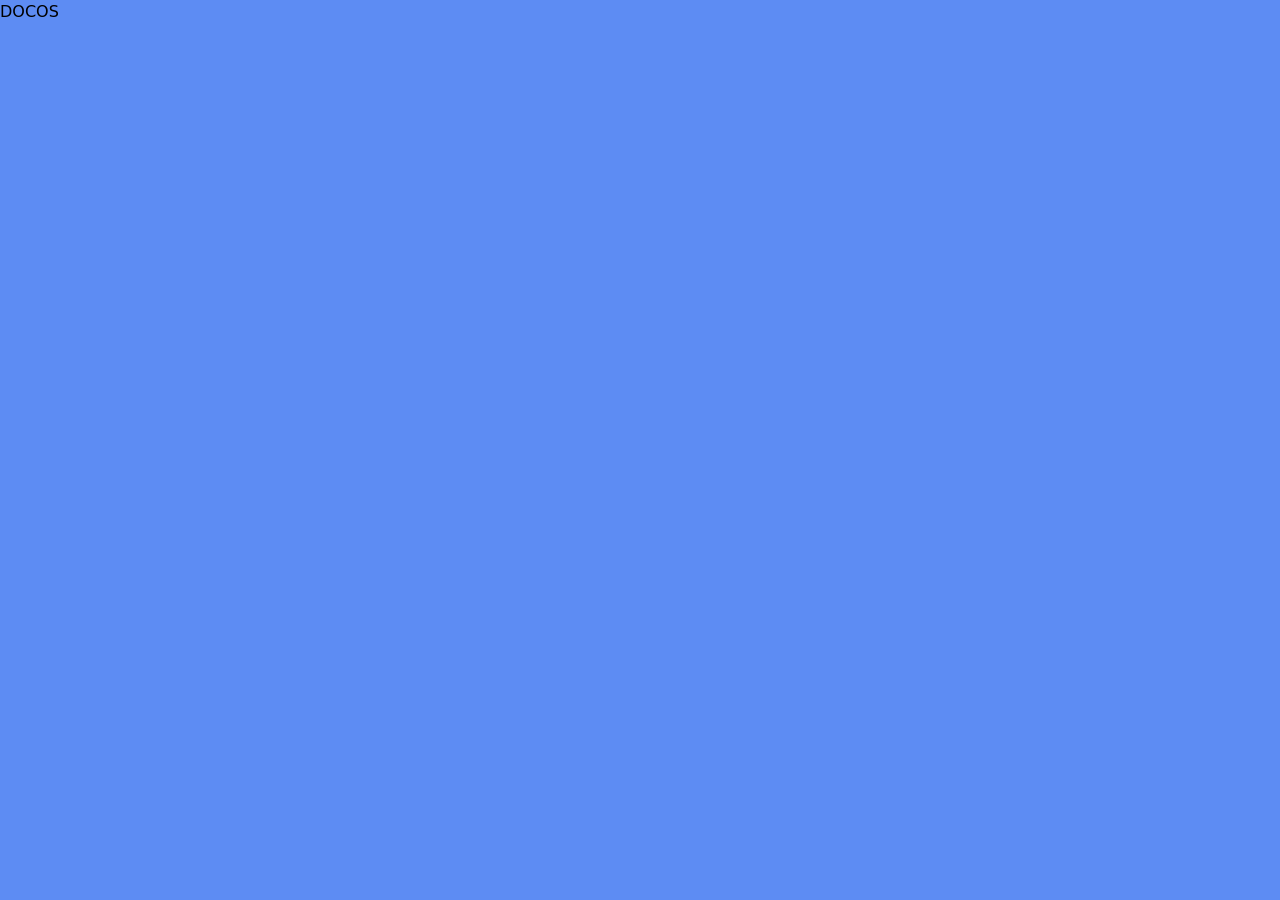
==== templets/index.html @ e8bdb85e "first commit" ====
<!doctype html>
<html lang="en">
  <head>
    <meta charset="UTF-8" />
    <meta name="viewport" content="width=device-width, initial-scale=1.0" />
    <title>Docos | login</title>
    <link href="/static/output.css" rel="stylesheet" />
  </head>
  <body>
    <header>
      <h1>DOCOS</h1>
    </header>
  </body>
</html>
---- static/output.css ----
/*! tailwindcss v4.1.18 | MIT License | https://tailwindcss.com */
@layer theme, base, components, utilities;
@layer theme {
  :root, :host {
    --font-sans: ui-sans-serif, system-ui, sans-serif, "Apple Color Emoji",
      "Segoe UI Emoji", "Segoe UI Symbol", "Noto Color Emoji";
    --font-mono: ui-monospace, SFMono-Regular, Menlo, Monaco, Consolas, "Liberation Mono",
      "Courier New", monospace;
    --default-font-family: var(--font-sans);
    --default-mono-font-family: var(--font-mono);
  }
}
@layer base {
  *, ::after, ::before, ::backdrop, ::file-selector-button {
    box-sizing: border-box;
    margin: 0;
    padding: 0;
    border: 0 solid;
  }
  html, :host {
    line-height: 1.5;
    -webkit-text-size-adjust: 100%;
    tab-size: 4;
    font-family: var(--default-font-family, ui-sans-serif, system-ui, sans-serif, "Apple Color Emoji", "Segoe UI Emoji", "Segoe UI Symbol", "Noto Color Emoji");
    font-feature-settings: var(--default-font-feature-settings, normal);
    font-variation-settings: var(--default-font-variation-settings, normal);
    -webkit-tap-highlight-color: transparent;
  }
  hr {
    height: 0;
    color: inherit;
    border-top-width: 1px;
  }
  abbr:where([title]) {
    -webkit-text-decoration: underline dotted;
    text-decoration: underline dotted;
  }
  h1, h2, h3, h4, h5, h6 {
    font-size: inherit;
    font-weight: inherit;
  }
  a {
    color: inherit;
    -webkit-text-decoration: inherit;
    text-decoration: inherit;
  }
  b, strong {
    font-weight: bolder;
  }
  code, kbd, samp, pre {
    font-family: var(--default-mono-font-family, ui-monospace, SFMono-Regular, Menlo, Monaco, Consolas, "Liberation Mono", "Courier New", monospace);
    font-feature-settings: var(--default-mono-font-feature-settings, normal);
    font-variation-settings: var(--default-mono-font-variation-settings, normal);
    font-size: 1em;
  }
  small {
    font-size: 80%;
  }
  sub, sup {
    font-size: 75%;
    line-height: 0;
    position: relative;
    vertical-align: baseline;
  }
  sub {
    bottom: -0.25em;
  }
  sup {
    top: -0.5em;
  }
  table {
    text-indent: 0;
    border-color: inherit;
    border-collapse: collapse;
  }
  :-moz-focusring {
    outline: auto;
  }
  progress {
    vertical-align: baseline;
  }
  summary {
    display: list-item;
  }
  ol, ul, menu {
    list-style: none;
  }
  img, svg, video, canvas, audio, iframe, embed, object {
    display: block;
    vertical-align: middle;
  }
  img, video {
    max-width: 100%;
    height: auto;
  }
  button, input, select, optgroup, textarea, ::file-selector-button {
    font: inherit;
    font-feature-settings: inherit;
    font-variation-settings: inherit;
    letter-spacing: inherit;
    color: inherit;
    border-radius: 0;
    background-color: transparent;
    opacity: 1;
  }
  :where(select:is([multiple], [size])) optgroup {
    font-weight: bolder;
  }
  :where(select:is([multiple], [size])) optgroup option {
    padding-inline-start: 20px;
  }
  ::file-selector-button {
    margin-inline-end: 4px;
  }
  ::placeholder {
    opacity: 1;
  }
  @supports (not (-webkit-appearance: -apple-pay-button))  or (contain-intrinsic-size: 1px) {
    ::placeholder {
      color: currentcolor;
      @supports (color: color-mix(in lab, red, red)) {
        color: color-mix(in oklab, currentcolor 50%, transparent);
      }
    }
  }
  textarea {
    resize: vertical;
  }
  ::-webkit-search-decoration {
    -webkit-appearance: none;
  }
  ::-webkit-date-and-time-value {
    min-height: 1lh;
    text-align: inherit;
  }
  ::-webkit-datetime-edit {
    display: inline-flex;
  }
  ::-webkit-datetime-edit-fields-wrapper {
    padding: 0;
  }
  ::-webkit-datetime-edit, ::-webkit-datetime-edit-year-field, ::-webkit-datetime-edit-month-field, ::-webkit-datetime-edit-day-field, ::-webkit-datetime-edit-hour-field, ::-webkit-datetime-edit-minute-field, ::-webkit-datetime-edit-second-field, ::-webkit-datetime-edit-millisecond-field, ::-webkit-datetime-edit-meridiem-field {
    padding-block: 0;
  }
  ::-webkit-calendar-picker-indicator {
    line-height: 1;
  }
  :-moz-ui-invalid {
    box-shadow: none;
  }
  button, input:where([type="button"], [type="reset"], [type="submit"]), ::file-selector-button {
    appearance: button;
  }
  ::-webkit-inner-spin-button, ::-webkit-outer-spin-button {
    height: auto;
  }
  [hidden]:where(:not([hidden="until-found"])) {
    display: none !important;
  }
}
@layer utilities;
body {
  background-color: rgb(93, 140, 243);
}
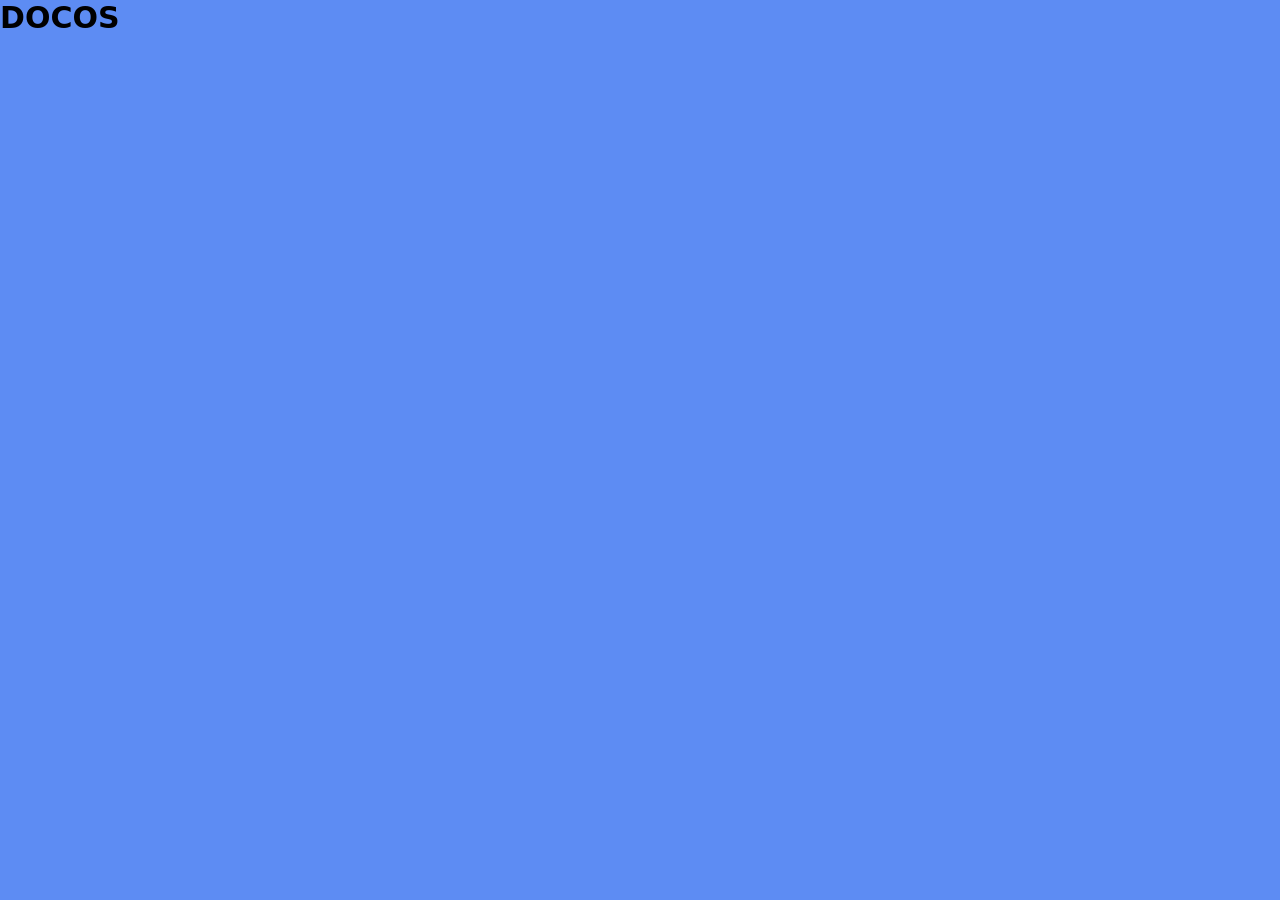
==== commit 189b4bcd: "migration" ====
--- a/templets/index.html
+++ b/templets/index.html
@@ -8,7 +8,7 @@
   </head>
   <body>
     <header>
-      <h1>DOCOS</h1>
+      <h1 class="font-extrabold text-3xl">DOCOS</h1>
     </header>
   </body>
 </html>
--- a/static/output.css
+++ b/static/output.css
@@ -1,4 +1,5 @@
 /*! tailwindcss v4.1.18 | MIT License | https://tailwindcss.com */
+@layer properties;
 @layer theme, base, components, utilities;
 @layer theme {
   :root, :host {
@@ -6,6 +7,9 @@
       "Segoe UI Emoji", "Segoe UI Symbol", "Noto Color Emoji";
     --font-mono: ui-monospace, SFMono-Regular, Menlo, Monaco, Consolas, "Liberation Mono",
       "Courier New", monospace;
+    --text-3xl: 1.875rem;
+    --text-3xl--line-height: calc(2.25 / 1.875);
+    --font-weight-extrabold: 800;
     --default-font-family: var(--font-sans);
     --default-mono-font-family: var(--font-mono);
   }
@@ -158,7 +162,59 @@
     display: none !important;
   }
 }
-@layer utilities;
+@layer utilities {
+  .table {
+    display: table;
+  }
+  .border-collapse {
+    border-collapse: collapse;
+  }
+  .resize {
+    resize: both;
+  }
+  .border {
+    border-style: var(--tw-border-style);
+    border-width: 1px;
+  }
+  .text-3xl {
+    font-size: var(--text-3xl);
+    line-height: var(--tw-leading, var(--text-3xl--line-height));
+  }
+  .font-extrabold {
+    --tw-font-weight: var(--font-weight-extrabold);
+    font-weight: var(--font-weight-extrabold);
+  }
+  .underline {
+    text-decoration-line: underline;
+  }
+  .outline {
+    outline-style: var(--tw-outline-style);
+    outline-width: 1px;
+  }
+}
 body {
   background-color: rgb(93, 140, 243);
 }
+@property --tw-border-style {
+  syntax: "*";
+  inherits: false;
+  initial-value: solid;
+}
+@property --tw-font-weight {
+  syntax: "*";
+  inherits: false;
+}
+@property --tw-outline-style {
+  syntax: "*";
+  inherits: false;
+  initial-value: solid;
+}
+@layer properties {
+  @supports ((-webkit-hyphens: none) and (not (margin-trim: inline))) or ((-moz-orient: inline) and (not (color:rgb(from red r g b)))) {
+    *, ::before, ::after, ::backdrop {
+      --tw-border-style: solid;
+      --tw-font-weight: initial;
+      --tw-outline-style: solid;
+    }
+  }
+}
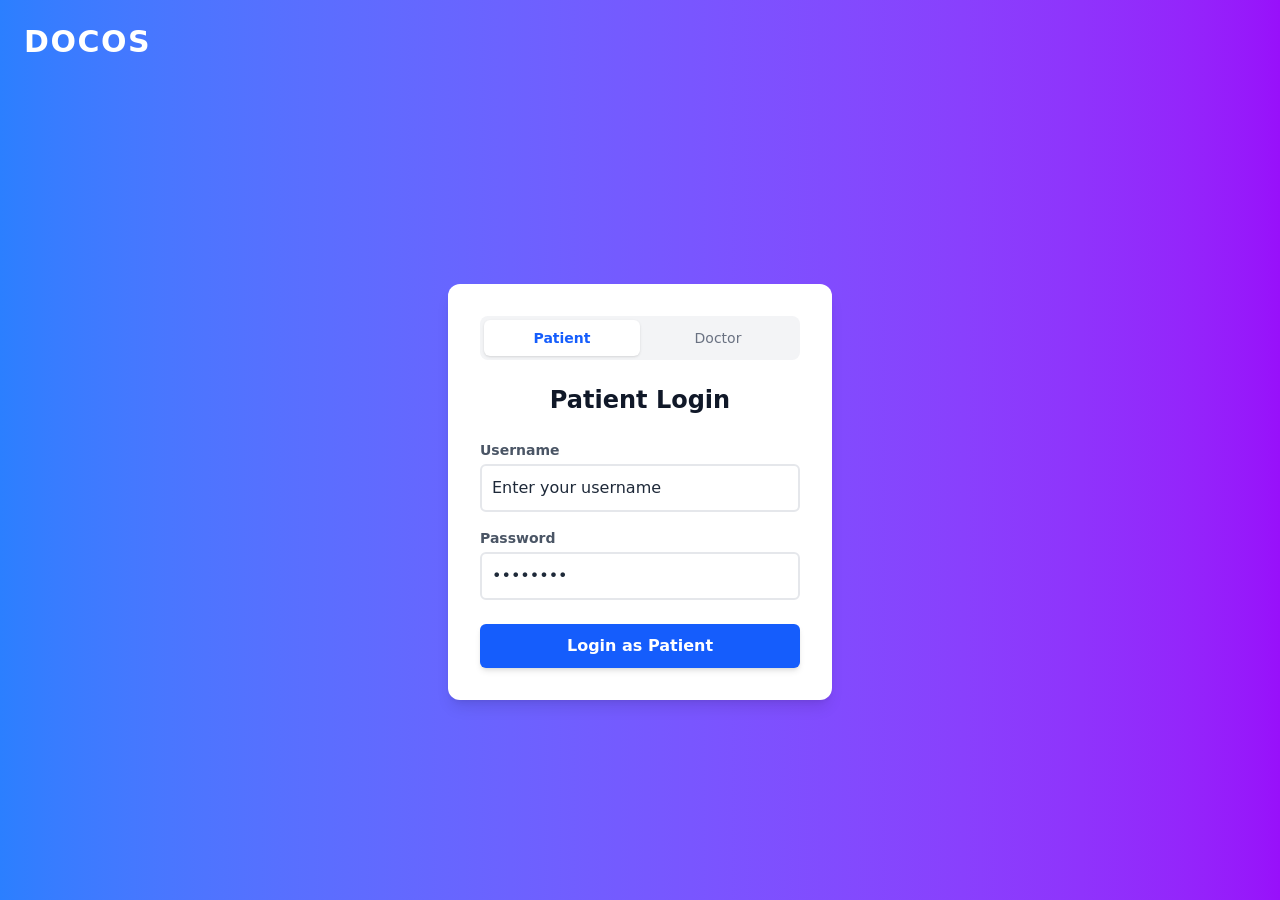
==== commit 0564c1eb: "profiles and dashboards" ====
--- a/templets/index.html
+++ b/templets/index.html
@@ -3,12 +3,143 @@
   <head>
     <meta charset="UTF-8" />
     <meta name="viewport" content="width=device-width, initial-scale=1.0" />
-    <title>Docos | login</title>
+    <title>Docos | Login</title>
     <link href="/static/output.css" rel="stylesheet" />
   </head>
-  <body>
-    <header>
-      <h1 class="font-extrabold text-3xl">DOCOS</h1>
+  <body
+    class="bg-gradient-to-r from-blue-500 to-purple-600 min-h-screen flex flex-col text-white"
+  >
+    <!-- Header -->
+    <header class="p-6">
+      <h1 class="font-extrabold text-3xl tracking-wider">DOCOS</h1>
     </header>
+
+    <!-- Main Content Area -->
+    <main class="flex-grow flex items-center justify-center p-4">
+      <div
+        class="w-full max-w-sm bg-white text-gray-800 p-8 rounded-xl shadow-lg"
+      >
+        <!-- Role Switcher Tabs -->
+        <div class="grid grid-cols-2 p-1 bg-gray-100 rounded-lg mb-6 text-sm">
+          <button
+            type="button"
+            id="btn-patient"
+            class="py-2 rounded-md font-semibold transition-all duration-200 bg-white text-blue-600 shadow-sm cursor-pointer"
+            onclick="switchRole('patient')"
+          >
+            Patient
+          </button>
+          <button
+            type="button"
+            id="btn-doctor"
+            class="py-2 rounded-md font-medium transition-all duration-200 text-gray-500 hover:text-gray-800 cursor-pointer"
+            onclick="switchRole('doctor')"
+          >
+            Doctor
+          </button>
+        </div>
+
+        <form
+          action="./templets/patient.html"
+          method="POST"
+          class="flex flex-col"
+        >
+          <!-- Hidden input to send the active role to your backend -->
+          <input type="hidden" name="role" id="role-input" value="patient" />
+
+          <h2
+            id="form-heading"
+            class="text-2xl font-bold mb-6 text-center text-gray-900"
+          >
+            Patient Login
+          </h2>
+
+          <!-- Username Input -->
+          <div class="mb-4">
+            <label
+              for="username"
+              class="block text-sm font-semibold text-gray-600 mb-1"
+              >Username</label
+            >
+            <input
+              type="text"
+              id="username"
+              name="username"
+              placeholder="Enter your username"
+              autocomplete="username"
+              required
+              class="border-2 border-gray-200 p-2.5 rounded-md w-full focus:outline-none focus:border-blue-500 transition-colors"
+            />
+          </div>
+
+          <!-- Password Input -->
+          <div class="mb-6">
+            <label
+              for="password"
+              class="block text-sm font-semibold text-gray-600 mb-1"
+              >Password</label
+            >
+            <input
+              type="password"
+              id="password"
+              name="password"
+              placeholder="••••••••"
+              autocomplete="current-password"
+              required
+              class="border-2 border-gray-200 p-2.5 rounded-md w-full focus:outline-none focus:border-blue-500 transition-colors"
+            />
+          </div>
+
+          <!-- Submit Button -->
+          <button
+            type="submit"
+            id="submit-button"
+            class="bg-blue-600 hover:bg-blue-700 active:bg-blue-800 text-white font-semibold py-2.5 px-4 rounded-md transition-colors duration-200 shadow-md hover:shadow-lg cursor-pointer"
+          >
+            Login as Patient
+          </button>
+        </form>
+      </div>
+    </main>
+
+    <!-- Simple JS to handle the UI toggle -->
+    <script>
+      function switchRole(role) {
+        const btnPatient = document.getElementById("btn-patient");
+        const btnDoctor = document.getElementById("btn-doctor");
+        const roleInput = document.getElementById("role-input");
+        const formHeading = document.getElementById("form-heading");
+        const submitButton = document.getElementById("submit-button");
+
+        // Update hidden input value
+        roleInput.value = role;
+
+        if (role === "patient") {
+          // Update heading & button text
+          formHeading.textContent = "Patient Login";
+          submitButton.textContent = "Login as Patient";
+
+          // Reset Patient button state (Active)
+          btnPatient.className =
+            "py-2 rounded-md font-semibold transition-all duration-200 bg-white text-blue-600 shadow-sm cursor-pointer";
+
+          // Reset Doctor button state (Inactive)
+          btnDoctor.className =
+            "py-2 rounded-md font-medium transition-all duration-200 text-gray-500 hover:text-gray-800 cursor-pointer";
+        } else {
+          // Update heading & button text
+          formHeading.textContent = "Doctor Login";
+          submitButton.textContent = "Login as Doctor";
+
+          // Reset Patient button state (Inactive)
+          btnPatient.className =
+            "py-2 rounded-md font-medium transition-all duration-200 text-gray-500 hover:text-gray-800 cursor-pointer";
+
+          // Reset Doctor button state (Active)
+          btnDoctor.className =
+            "py-2 rounded-md font-semibold transition-all duration-200 bg-white text-blue-600 shadow-sm cursor-pointer";
+        }
+      }
+    </script>
   </body>
 </html>
--- a/static/output.css
+++ b/static/output.css
@@ -7,9 +7,101 @@
       "Segoe UI Emoji", "Segoe UI Symbol", "Noto Color Emoji";
     --font-mono: ui-monospace, SFMono-Regular, Menlo, Monaco, Consolas, "Liberation Mono",
       "Courier New", monospace;
+    --color-red-50: oklch(97.1% 0.013 17.38);
+    --color-red-100: oklch(93.6% 0.032 17.717);
+    --color-red-500: oklch(63.7% 0.237 25.331);
+    --color-red-700: oklch(50.5% 0.213 27.518);
+    --color-amber-50: oklch(98.7% 0.022 95.277);
+    --color-amber-100: oklch(96.2% 0.059 95.617);
+    --color-amber-400: oklch(82.8% 0.189 84.429);
+    --color-amber-500: oklch(76.9% 0.188 70.08);
+    --color-amber-800: oklch(47.3% 0.137 46.201);
+    --color-emerald-50: oklch(97.9% 0.021 166.113);
+    --color-emerald-100: oklch(95% 0.052 163.051);
+    --color-emerald-400: oklch(76.5% 0.177 163.223);
+    --color-emerald-500: oklch(69.6% 0.17 162.48);
+    --color-emerald-700: oklch(50.8% 0.118 165.612);
+    --color-teal-50: oklch(98.4% 0.014 180.72);
+    --color-teal-100: oklch(95.3% 0.051 180.801);
+    --color-teal-500: oklch(70.4% 0.14 182.503);
+    --color-teal-700: oklch(51.1% 0.096 186.391);
+    --color-sky-50: oklch(97.7% 0.013 236.62);
+    --color-sky-100: oklch(95.1% 0.026 236.824);
+    --color-sky-500: oklch(68.5% 0.169 237.323);
+    --color-sky-800: oklch(44.3% 0.11 240.79);
+    --color-blue-50: oklch(97% 0.014 254.604);
+    --color-blue-100: oklch(93.2% 0.032 255.585);
+    --color-blue-200: oklch(88.2% 0.059 254.128);
+    --color-blue-400: oklch(70.7% 0.165 254.624);
+    --color-blue-500: oklch(62.3% 0.214 259.815);
+    --color-blue-600: oklch(54.6% 0.245 262.881);
+    --color-blue-700: oklch(48.8% 0.243 264.376);
+    --color-blue-800: oklch(42.4% 0.199 265.638);
+    --color-indigo-400: oklch(67.3% 0.182 276.935);
+    --color-indigo-500: oklch(58.5% 0.233 277.117);
+    --color-indigo-600: oklch(51.1% 0.262 276.966);
+    --color-indigo-700: oklch(45.7% 0.24 277.023);
+    --color-purple-600: oklch(55.8% 0.288 302.321);
+    --color-rose-400: oklch(71.2% 0.194 13.428);
+    --color-rose-500: oklch(64.5% 0.246 16.439);
+    --color-slate-50: oklch(98.4% 0.003 247.858);
+    --color-slate-100: oklch(96.8% 0.007 247.896);
+    --color-slate-200: oklch(92.9% 0.013 255.508);
+    --color-slate-300: oklch(86.9% 0.022 252.894);
+    --color-slate-400: oklch(70.4% 0.04 256.788);
+    --color-slate-500: oklch(55.4% 0.046 257.417);
+    --color-slate-600: oklch(44.6% 0.043 257.281);
+    --color-slate-700: oklch(37.2% 0.044 257.287);
+    --color-slate-800: oklch(27.9% 0.041 260.031);
+    --color-slate-900: oklch(20.8% 0.042 265.755);
+    --color-slate-950: oklch(12.9% 0.042 264.695);
+    --color-gray-50: oklch(98.5% 0.002 247.839);
+    --color-gray-100: oklch(96.7% 0.003 264.542);
+    --color-gray-200: oklch(92.8% 0.006 264.531);
+    --color-gray-300: oklch(87.2% 0.01 258.338);
+    --color-gray-500: oklch(55.1% 0.027 264.364);
+    --color-gray-600: oklch(44.6% 0.03 256.802);
+    --color-gray-800: oklch(27.8% 0.033 256.848);
+    --color-gray-900: oklch(21% 0.034 264.665);
+    --color-black: #000;
+    --color-white: #fff;
+    --spacing: 0.25rem;
+    --container-sm: 24rem;
+    --container-4xl: 56rem;
+    --text-xs: 0.75rem;
+    --text-xs--line-height: calc(1 / 0.75);
+    --text-sm: 0.875rem;
+    --text-sm--line-height: calc(1.25 / 0.875);
+    --text-base: 1rem;
+    --text-base--line-height: calc(1.5 / 1);
+    --text-lg: 1.125rem;
+    --text-lg--line-height: calc(1.75 / 1.125);
+    --text-xl: 1.25rem;
+    --text-xl--line-height: calc(1.75 / 1.25);
+    --text-2xl: 1.5rem;
+    --text-2xl--line-height: calc(2 / 1.5);
     --text-3xl: 1.875rem;
     --text-3xl--line-height: calc(2.25 / 1.875);
+    --font-weight-normal: 400;
+    --font-weight-medium: 500;
+    --font-weight-semibold: 600;
+    --font-weight-bold: 700;
     --font-weight-extrabold: 800;
+    --font-weight-black: 900;
+    --tracking-wide: 0.025em;
+    --tracking-wider: 0.05em;
+    --tracking-widest: 0.1em;
+    --leading-relaxed: 1.625;
+    --radius-md: 0.375rem;
+    --radius-lg: 0.5rem;
+    --radius-xl: 0.75rem;
+    --radius-2xl: 1rem;
+    --radius-4xl: 2rem;
+    --animate-spin: spin 1s linear infinite;
+    --animate-ping: ping 1s cubic-bezier(0, 0, 0.2, 1) infinite;
+    --animate-pulse: pulse 2s cubic-bezier(0.4, 0, 0.6, 1) infinite;
+    --default-transition-duration: 150ms;
+    --default-transition-timing-function: cubic-bezier(0.4, 0, 0.2, 1);
     --default-font-family: var(--font-sans);
     --default-mono-font-family: var(--font-mono);
   }
@@ -163,58 +255,1538 @@
   }
 }
 @layer utilities {
+  .absolute {
+    position: absolute;
+  }
+  .relative {
+    position: relative;
+  }
+  .top-2 {
+    top: calc(var(--spacing) * 2);
+  }
+  .top-2\.5 {
+    top: calc(var(--spacing) * 2.5);
+  }
+  .left-3 {
+    left: calc(var(--spacing) * 3);
+  }
+  .z-10 {
+    z-index: 10;
+  }
+  .container {
+    width: 100%;
+    @media (width >= 40rem) {
+      max-width: 40rem;
+    }
+    @media (width >= 48rem) {
+      max-width: 48rem;
+    }
+    @media (width >= 64rem) {
+      max-width: 64rem;
+    }
+    @media (width >= 80rem) {
+      max-width: 80rem;
+    }
+    @media (width >= 96rem) {
+      max-width: 96rem;
+    }
+  }
+  .mx-auto {
+    margin-inline: auto;
+  }
+  .mt-0 {
+    margin-top: calc(var(--spacing) * 0);
+  }
+  .mt-0\.5 {
+    margin-top: calc(var(--spacing) * 0.5);
+  }
+  .mt-1 {
+    margin-top: calc(var(--spacing) * 1);
+  }
+  .mt-3 {
+    margin-top: calc(var(--spacing) * 3);
+  }
+  .mt-4 {
+    margin-top: calc(var(--spacing) * 4);
+  }
+  .mt-6 {
+    margin-top: calc(var(--spacing) * 6);
+  }
+  .mt-auto {
+    margin-top: auto;
+  }
+  .mr-1 {
+    margin-right: calc(var(--spacing) * 1);
+  }
+  .mb-0 {
+    margin-bottom: calc(var(--spacing) * 0);
+  }
+  .mb-0\.5 {
+    margin-bottom: calc(var(--spacing) * 0.5);
+  }
+  .mb-1 {
+    margin-bottom: calc(var(--spacing) * 1);
+  }
+  .mb-1\.5 {
+    margin-bottom: calc(var(--spacing) * 1.5);
+  }
+  .mb-2 {
+    margin-bottom: calc(var(--spacing) * 2);
+  }
+  .mb-4 {
+    margin-bottom: calc(var(--spacing) * 4);
+  }
+  .mb-5 {
+    margin-bottom: calc(var(--spacing) * 5);
+  }
+  .mb-6 {
+    margin-bottom: calc(var(--spacing) * 6);
+  }
+  .ml-1 {
+    margin-left: calc(var(--spacing) * 1);
+  }
+  .ml-2 {
+    margin-left: calc(var(--spacing) * 2);
+  }
+  .block {
+    display: block;
+  }
+  .flex {
+    display: flex;
+  }
+  .grid {
+    display: grid;
+  }
+  .hidden {
+    display: none;
+  }
+  .inline-flex {
+    display: inline-flex;
+  }
   .table {
     display: table;
   }
+  .h-1 {
+    height: calc(var(--spacing) * 1);
+  }
+  .h-2 {
+    height: calc(var(--spacing) * 2);
+  }
+  .h-9 {
+    height: calc(var(--spacing) * 9);
+  }
+  .h-10 {
+    height: calc(var(--spacing) * 10);
+  }
+  .h-12 {
+    height: calc(var(--spacing) * 12);
+  }
+  .h-20 {
+    height: calc(var(--spacing) * 20);
+  }
+  .h-24 {
+    height: calc(var(--spacing) * 24);
+  }
+  .h-32 {
+    height: calc(var(--spacing) * 32);
+  }
+  .h-50 {
+    height: calc(var(--spacing) * 50);
+  }
+  .h-\[calc\(100vh-61px\)\] {
+    height: calc(100vh - 61px);
+  }
+  .h-\[calc\(100vh-72px\)\] {
+    height: calc(100vh - 72px);
+  }
+  .h-full {
+    height: 100%;
+  }
+  .max-h-\[120px\] {
+    max-height: 120px;
+  }
+  .max-h-\[calc\(100vh-250px\)\] {
+    max-height: calc(100vh - 250px);
+  }
+  .min-h-\[36px\] {
+    min-height: 36px;
+  }
+  .min-h-\[90px\] {
+    min-height: 90px;
+  }
+  .min-h-screen {
+    min-height: 100vh;
+  }
+  .w-1 {
+    width: calc(var(--spacing) * 1);
+  }
+  .w-1\/2 {
+    width: calc(1/2 * 100%);
+  }
+  .w-1\/5 {
+    width: calc(1/5 * 100%);
+  }
+  .w-2 {
+    width: calc(var(--spacing) * 2);
+  }
+  .w-2\/5 {
+    width: calc(2/5 * 100%);
+  }
+  .w-3 {
+    width: calc(var(--spacing) * 3);
+  }
+  .w-3\/5 {
+    width: calc(3/5 * 100%);
+  }
+  .w-3\/10 {
+    width: calc(3/10 * 100%);
+  }
+  .w-9 {
+    width: calc(var(--spacing) * 9);
+  }
+  .w-10 {
+    width: calc(var(--spacing) * 10);
+  }
+  .w-12 {
+    width: calc(var(--spacing) * 12);
+  }
+  .w-20 {
+    width: calc(var(--spacing) * 20);
+  }
+  .w-24 {
+    width: calc(var(--spacing) * 24);
+  }
+  .w-50 {
+    width: calc(var(--spacing) * 50);
+  }
+  .w-fit {
+    width: fit-content;
+  }
+  .w-full {
+    width: 100%;
+  }
+  .max-w-4xl {
+    max-width: var(--container-4xl);
+  }
+  .max-w-sm {
+    max-width: var(--container-sm);
+  }
+  .flex-shrink {
+    flex-shrink: 1;
+  }
+  .flex-shrink-0 {
+    flex-shrink: 0;
+  }
+  .flex-grow {
+    flex-grow: 1;
+  }
   .border-collapse {
     border-collapse: collapse;
   }
+  .transform {
+    transform: var(--tw-rotate-x,) var(--tw-rotate-y,) var(--tw-rotate-z,) var(--tw-skew-x,) var(--tw-skew-y,);
+  }
+  .animate-ping {
+    animation: var(--animate-ping);
+  }
+  .animate-pulse {
+    animation: var(--animate-pulse);
+  }
+  .animate-spin {
+    animation: var(--animate-spin);
+  }
+  .cursor-pointer {
+    cursor: pointer;
+  }
   .resize {
     resize: both;
+  }
+  .list-inside {
+    list-style-position: inside;
+  }
+  .list-disc {
+    list-style-type: disc;
+  }
+  .grid-cols-1 {
+    grid-template-columns: repeat(1, minmax(0, 1fr));
+  }
+  .grid-cols-2 {
+    grid-template-columns: repeat(2, minmax(0, 1fr));
+  }
+  .grid-cols-3 {
+    grid-template-columns: repeat(3, minmax(0, 1fr));
+  }
+  .flex-col {
+    flex-direction: column;
+  }
+  .flex-wrap {
+    flex-wrap: wrap;
+  }
+  .items-center {
+    align-items: center;
+  }
+  .items-start {
+    align-items: flex-start;
+  }
+  .justify-between {
+    justify-content: space-between;
+  }
+  .justify-center {
+    justify-content: center;
+  }
+  .justify-end {
+    justify-content: flex-end;
+  }
+  .gap-1 {
+    gap: calc(var(--spacing) * 1);
+  }
+  .gap-1\.5 {
+    gap: calc(var(--spacing) * 1.5);
+  }
+  .gap-2 {
+    gap: calc(var(--spacing) * 2);
+  }
+  .gap-2\.5 {
+    gap: calc(var(--spacing) * 2.5);
+  }
+  .gap-3 {
+    gap: calc(var(--spacing) * 3);
+  }
+  .gap-4 {
+    gap: calc(var(--spacing) * 4);
+  }
+  .gap-5 {
+    gap: calc(var(--spacing) * 5);
+  }
+  .gap-6 {
+    gap: calc(var(--spacing) * 6);
+  }
+  .space-y-0 {
+    :where(& > :not(:last-child)) {
+      --tw-space-y-reverse: 0;
+      margin-block-start: calc(calc(var(--spacing) * 0) * var(--tw-space-y-reverse));
+      margin-block-end: calc(calc(var(--spacing) * 0) * calc(1 - var(--tw-space-y-reverse)));
+    }
+  }
+  .space-y-0\.5 {
+    :where(& > :not(:last-child)) {
+      --tw-space-y-reverse: 0;
+      margin-block-start: calc(calc(var(--spacing) * 0.5) * var(--tw-space-y-reverse));
+      margin-block-end: calc(calc(var(--spacing) * 0.5) * calc(1 - var(--tw-space-y-reverse)));
+    }
+  }
+  .space-y-1 {
+    :where(& > :not(:last-child)) {
+      --tw-space-y-reverse: 0;
+      margin-block-start: calc(calc(var(--spacing) * 1) * var(--tw-space-y-reverse));
+      margin-block-end: calc(calc(var(--spacing) * 1) * calc(1 - var(--tw-space-y-reverse)));
+    }
+  }
+  .space-y-2 {
+    :where(& > :not(:last-child)) {
+      --tw-space-y-reverse: 0;
+      margin-block-start: calc(calc(var(--spacing) * 2) * var(--tw-space-y-reverse));
+      margin-block-end: calc(calc(var(--spacing) * 2) * calc(1 - var(--tw-space-y-reverse)));
+    }
+  }
+  .space-y-2\.5 {
+    :where(& > :not(:last-child)) {
+      --tw-space-y-reverse: 0;
+      margin-block-start: calc(calc(var(--spacing) * 2.5) * var(--tw-space-y-reverse));
+      margin-block-end: calc(calc(var(--spacing) * 2.5) * calc(1 - var(--tw-space-y-reverse)));
+    }
+  }
+  .space-y-3 {
+    :where(& > :not(:last-child)) {
+      --tw-space-y-reverse: 0;
+      margin-block-start: calc(calc(var(--spacing) * 3) * var(--tw-space-y-reverse));
+      margin-block-end: calc(calc(var(--spacing) * 3) * calc(1 - var(--tw-space-y-reverse)));
+    }
+  }
+  .space-y-4 {
+    :where(& > :not(:last-child)) {
+      --tw-space-y-reverse: 0;
+      margin-block-start: calc(calc(var(--spacing) * 4) * var(--tw-space-y-reverse));
+      margin-block-end: calc(calc(var(--spacing) * 4) * calc(1 - var(--tw-space-y-reverse)));
+    }
+  }
+  .space-y-6 {
+    :where(& > :not(:last-child)) {
+      --tw-space-y-reverse: 0;
+      margin-block-start: calc(calc(var(--spacing) * 6) * var(--tw-space-y-reverse));
+      margin-block-end: calc(calc(var(--spacing) * 6) * calc(1 - var(--tw-space-y-reverse)));
+    }
+  }
+  .overflow-hidden {
+    overflow: hidden;
+  }
+  .overflow-y-auto {
+    overflow-y: auto;
+  }
+  .rounded {
+    border-radius: 0.25rem;
+  }
+  .rounded-2xl {
+    border-radius: var(--radius-2xl);
+  }
+  .rounded-full {
+    border-radius: calc(infinity * 1px);
+  }
+  .rounded-lg {
+    border-radius: var(--radius-lg);
+  }
+  .rounded-md {
+    border-radius: var(--radius-md);
+  }
+  .rounded-xl {
+    border-radius: var(--radius-xl);
   }
   .border {
     border-style: var(--tw-border-style);
     border-width: 1px;
   }
+  .border-0 {
+    border-style: var(--tw-border-style);
+    border-width: 0px;
+  }
+  .border-2 {
+    border-style: var(--tw-border-style);
+    border-width: 2px;
+  }
+  .border-t {
+    border-top-style: var(--tw-border-style);
+    border-top-width: 1px;
+  }
+  .border-r {
+    border-right-style: var(--tw-border-style);
+    border-right-width: 1px;
+  }
+  .border-b {
+    border-bottom-style: var(--tw-border-style);
+    border-bottom-width: 1px;
+  }
+  .border-l {
+    border-left-style: var(--tw-border-style);
+    border-left-width: 1px;
+  }
+  .border-amber-100 {
+    border-color: var(--color-amber-100);
+  }
+  .border-amber-500 {
+    border-color: var(--color-amber-500);
+  }
+  .border-amber-500\/20 {
+    border-color: color-mix(in srgb, oklch(76.9% 0.188 70.08) 20%, transparent);
+    @supports (color: color-mix(in lab, red, red)) {
+      border-color: color-mix(in oklab, var(--color-amber-500) 20%, transparent);
+    }
+  }
+  .border-black {
+    border-color: var(--color-black);
+  }
+  .border-blue-100 {
+    border-color: var(--color-blue-100);
+  }
+  .border-blue-500 {
+    border-color: var(--color-blue-500);
+  }
+  .border-blue-500\/20 {
+    border-color: color-mix(in srgb, oklch(62.3% 0.214 259.815) 20%, transparent);
+    @supports (color: color-mix(in lab, red, red)) {
+      border-color: color-mix(in oklab, var(--color-blue-500) 20%, transparent);
+    }
+  }
+  .border-blue-500\/30 {
+    border-color: color-mix(in srgb, oklch(62.3% 0.214 259.815) 30%, transparent);
+    @supports (color: color-mix(in lab, red, red)) {
+      border-color: color-mix(in oklab, var(--color-blue-500) 30%, transparent);
+    }
+  }
+  .border-blue-500\/50 {
+    border-color: color-mix(in srgb, oklch(62.3% 0.214 259.815) 50%, transparent);
+    @supports (color: color-mix(in lab, red, red)) {
+      border-color: color-mix(in oklab, var(--color-blue-500) 50%, transparent);
+    }
+  }
+  .border-emerald-100 {
+    border-color: var(--color-emerald-100);
+  }
+  .border-emerald-500 {
+    border-color: var(--color-emerald-500);
+  }
+  .border-emerald-500\/20 {
+    border-color: color-mix(in srgb, oklch(69.6% 0.17 162.48) 20%, transparent);
+    @supports (color: color-mix(in lab, red, red)) {
+      border-color: color-mix(in oklab, var(--color-emerald-500) 20%, transparent);
+    }
+  }
+  .border-gray-200 {
+    border-color: var(--color-gray-200);
+  }
+  .border-indigo-500 {
+    border-color: var(--color-indigo-500);
+  }
+  .border-indigo-500\/20 {
+    border-color: color-mix(in srgb, oklch(58.5% 0.233 277.117) 20%, transparent);
+    @supports (color: color-mix(in lab, red, red)) {
+      border-color: color-mix(in oklab, var(--color-indigo-500) 20%, transparent);
+    }
+  }
+  .border-red-100 {
+    border-color: var(--color-red-100);
+  }
+  .border-rose-500 {
+    border-color: var(--color-rose-500);
+  }
+  .border-rose-500\/20 {
+    border-color: color-mix(in srgb, oklch(64.5% 0.246 16.439) 20%, transparent);
+    @supports (color: color-mix(in lab, red, red)) {
+      border-color: color-mix(in oklab, var(--color-rose-500) 20%, transparent);
+    }
+  }
+  .border-sky-100 {
+    border-color: var(--color-sky-100);
+  }
+  .border-slate-100 {
+    border-color: var(--color-slate-100);
+  }
+  .border-slate-200 {
+    border-color: var(--color-slate-200);
+  }
+  .border-slate-800 {
+    border-color: var(--color-slate-800);
+  }
+  .border-slate-800\/40 {
+    border-color: color-mix(in srgb, oklch(27.9% 0.041 260.031) 40%, transparent);
+    @supports (color: color-mix(in lab, red, red)) {
+      border-color: color-mix(in oklab, var(--color-slate-800) 40%, transparent);
+    }
+  }
+  .border-slate-800\/50 {
+    border-color: color-mix(in srgb, oklch(27.9% 0.041 260.031) 50%, transparent);
+    @supports (color: color-mix(in lab, red, red)) {
+      border-color: color-mix(in oklab, var(--color-slate-800) 50%, transparent);
+    }
+  }
+  .border-slate-800\/60 {
+    border-color: color-mix(in srgb, oklch(27.9% 0.041 260.031) 60%, transparent);
+    @supports (color: color-mix(in lab, red, red)) {
+      border-color: color-mix(in oklab, var(--color-slate-800) 60%, transparent);
+    }
+  }
+  .border-slate-800\/80 {
+    border-color: color-mix(in srgb, oklch(27.9% 0.041 260.031) 80%, transparent);
+    @supports (color: color-mix(in lab, red, red)) {
+      border-color: color-mix(in oklab, var(--color-slate-800) 80%, transparent);
+    }
+  }
+  .border-slate-900 {
+    border-color: var(--color-slate-900);
+  }
+  .border-teal-100 {
+    border-color: var(--color-teal-100);
+  }
+  .border-white {
+    border-color: var(--color-white);
+  }
+  .border-white\/30 {
+    border-color: color-mix(in srgb, #fff 30%, transparent);
+    @supports (color: color-mix(in lab, red, red)) {
+      border-color: color-mix(in oklab, var(--color-white) 30%, transparent);
+    }
+  }
+  .bg-amber-50 {
+    background-color: var(--color-amber-50);
+  }
+  .bg-amber-50\/60 {
+    background-color: color-mix(in srgb, oklch(98.7% 0.022 95.277) 60%, transparent);
+    @supports (color: color-mix(in lab, red, red)) {
+      background-color: color-mix(in oklab, var(--color-amber-50) 60%, transparent);
+    }
+  }
+  .bg-amber-500 {
+    background-color: var(--color-amber-500);
+  }
+  .bg-amber-500\/10 {
+    background-color: color-mix(in srgb, oklch(76.9% 0.188 70.08) 10%, transparent);
+    @supports (color: color-mix(in lab, red, red)) {
+      background-color: color-mix(in oklab, var(--color-amber-500) 10%, transparent);
+    }
+  }
+  .bg-blue-50 {
+    background-color: var(--color-blue-50);
+  }
+  .bg-blue-50\/50 {
+    background-color: color-mix(in srgb, oklch(97% 0.014 254.604) 50%, transparent);
+    @supports (color: color-mix(in lab, red, red)) {
+      background-color: color-mix(in oklab, var(--color-blue-50) 50%, transparent);
+    }
+  }
+  .bg-blue-500 {
+    background-color: var(--color-blue-500);
+  }
+  .bg-blue-500\/5 {
+    background-color: color-mix(in srgb, oklch(62.3% 0.214 259.815) 5%, transparent);
+    @supports (color: color-mix(in lab, red, red)) {
+      background-color: color-mix(in oklab, var(--color-blue-500) 5%, transparent);
+    }
+  }
+  .bg-blue-500\/10 {
+    background-color: color-mix(in srgb, oklch(62.3% 0.214 259.815) 10%, transparent);
+    @supports (color: color-mix(in lab, red, red)) {
+      background-color: color-mix(in oklab, var(--color-blue-500) 10%, transparent);
+    }
+  }
+  .bg-blue-600 {
+    background-color: var(--color-blue-600);
+  }
+  .bg-blue-600\/10 {
+    background-color: color-mix(in srgb, oklch(54.6% 0.245 262.881) 10%, transparent);
+    @supports (color: color-mix(in lab, red, red)) {
+      background-color: color-mix(in oklab, var(--color-blue-600) 10%, transparent);
+    }
+  }
+  .bg-blue-600\/20 {
+    background-color: color-mix(in srgb, oklch(54.6% 0.245 262.881) 20%, transparent);
+    @supports (color: color-mix(in lab, red, red)) {
+      background-color: color-mix(in oklab, var(--color-blue-600) 20%, transparent);
+    }
+  }
+  .bg-emerald-50 {
+    background-color: var(--color-emerald-50);
+  }
+  .bg-emerald-50\/50 {
+    background-color: color-mix(in srgb, oklch(97.9% 0.021 166.113) 50%, transparent);
+    @supports (color: color-mix(in lab, red, red)) {
+      background-color: color-mix(in oklab, var(--color-emerald-50) 50%, transparent);
+    }
+  }
+  .bg-emerald-400 {
+    background-color: var(--color-emerald-400);
+  }
+  .bg-emerald-500 {
+    background-color: var(--color-emerald-500);
+  }
+  .bg-emerald-500\/10 {
+    background-color: color-mix(in srgb, oklch(69.6% 0.17 162.48) 10%, transparent);
+    @supports (color: color-mix(in lab, red, red)) {
+      background-color: color-mix(in oklab, var(--color-emerald-500) 10%, transparent);
+    }
+  }
+  .bg-gray-100 {
+    background-color: var(--color-gray-100);
+  }
+  .bg-indigo-500 {
+    background-color: var(--color-indigo-500);
+  }
+  .bg-indigo-500\/10 {
+    background-color: color-mix(in srgb, oklch(58.5% 0.233 277.117) 10%, transparent);
+    @supports (color: color-mix(in lab, red, red)) {
+      background-color: color-mix(in oklab, var(--color-indigo-500) 10%, transparent);
+    }
+  }
+  .bg-red-50 {
+    background-color: var(--color-red-50);
+  }
+  .bg-red-50\/50 {
+    background-color: color-mix(in srgb, oklch(97.1% 0.013 17.38) 50%, transparent);
+    @supports (color: color-mix(in lab, red, red)) {
+      background-color: color-mix(in oklab, var(--color-red-50) 50%, transparent);
+    }
+  }
+  .bg-rose-500 {
+    background-color: var(--color-rose-500);
+  }
+  .bg-rose-500\/10 {
+    background-color: color-mix(in srgb, oklch(64.5% 0.246 16.439) 10%, transparent);
+    @supports (color: color-mix(in lab, red, red)) {
+      background-color: color-mix(in oklab, var(--color-rose-500) 10%, transparent);
+    }
+  }
+  .bg-sky-50 {
+    background-color: var(--color-sky-50);
+  }
+  .bg-sky-50\/60 {
+    background-color: color-mix(in srgb, oklch(97.7% 0.013 236.62) 60%, transparent);
+    @supports (color: color-mix(in lab, red, red)) {
+      background-color: color-mix(in oklab, var(--color-sky-50) 60%, transparent);
+    }
+  }
+  .bg-slate-50 {
+    background-color: var(--color-slate-50);
+  }
+  .bg-slate-50\/50 {
+    background-color: color-mix(in srgb, oklch(98.4% 0.003 247.858) 50%, transparent);
+    @supports (color: color-mix(in lab, red, red)) {
+      background-color: color-mix(in oklab, var(--color-slate-50) 50%, transparent);
+    }
+  }
+  .bg-slate-50\/60 {
+    background-color: color-mix(in srgb, oklch(98.4% 0.003 247.858) 60%, transparent);
+    @supports (color: color-mix(in lab, red, red)) {
+      background-color: color-mix(in oklab, var(--color-slate-50) 60%, transparent);
+    }
+  }
+  .bg-slate-100 {
+    background-color: var(--color-slate-100);
+  }
+  .bg-slate-200 {
+    background-color: var(--color-slate-200);
+  }
+  .bg-slate-200\/60 {
+    background-color: color-mix(in srgb, oklch(92.9% 0.013 255.508) 60%, transparent);
+    @supports (color: color-mix(in lab, red, red)) {
+      background-color: color-mix(in oklab, var(--color-slate-200) 60%, transparent);
+    }
+  }
+  .bg-slate-800 {
+    background-color: var(--color-slate-800);
+  }
+  .bg-slate-900 {
+    background-color: var(--color-slate-900);
+  }
+  .bg-slate-900\/50 {
+    background-color: color-mix(in srgb, oklch(20.8% 0.042 265.755) 50%, transparent);
+    @supports (color: color-mix(in lab, red, red)) {
+      background-color: color-mix(in oklab, var(--color-slate-900) 50%, transparent);
+    }
+  }
+  .bg-slate-900\/60 {
+    background-color: color-mix(in srgb, oklch(20.8% 0.042 265.755) 60%, transparent);
+    @supports (color: color-mix(in lab, red, red)) {
+      background-color: color-mix(in oklab, var(--color-slate-900) 60%, transparent);
+    }
+  }
+  .bg-slate-950 {
+    background-color: var(--color-slate-950);
+  }
+  .bg-slate-950\/40 {
+    background-color: color-mix(in srgb, oklch(12.9% 0.042 264.695) 40%, transparent);
+    @supports (color: color-mix(in lab, red, red)) {
+      background-color: color-mix(in oklab, var(--color-slate-950) 40%, transparent);
+    }
+  }
+  .bg-teal-50 {
+    background-color: var(--color-teal-50);
+  }
+  .bg-white {
+    background-color: var(--color-white);
+  }
+  .bg-white\/10 {
+    background-color: color-mix(in srgb, #fff 10%, transparent);
+    @supports (color: color-mix(in lab, red, red)) {
+      background-color: color-mix(in oklab, var(--color-white) 10%, transparent);
+    }
+  }
+  .bg-gradient-to-r {
+    --tw-gradient-position: to right in oklab;
+    background-image: linear-gradient(var(--tw-gradient-stops));
+  }
+  .from-blue-500 {
+    --tw-gradient-from: var(--color-blue-500);
+    --tw-gradient-stops: var(--tw-gradient-via-stops, var(--tw-gradient-position), var(--tw-gradient-from) var(--tw-gradient-from-position), var(--tw-gradient-to) var(--tw-gradient-to-position));
+  }
+  .from-blue-600 {
+    --tw-gradient-from: var(--color-blue-600);
+    --tw-gradient-stops: var(--tw-gradient-via-stops, var(--tw-gradient-position), var(--tw-gradient-from) var(--tw-gradient-from-position), var(--tw-gradient-to) var(--tw-gradient-to-position));
+  }
+  .to-indigo-600 {
+    --tw-gradient-to: var(--color-indigo-600);
+    --tw-gradient-stops: var(--tw-gradient-via-stops, var(--tw-gradient-position), var(--tw-gradient-from) var(--tw-gradient-from-position), var(--tw-gradient-to) var(--tw-gradient-to-position));
+  }
+  .to-indigo-700 {
+    --tw-gradient-to: var(--color-indigo-700);
+    --tw-gradient-stops: var(--tw-gradient-via-stops, var(--tw-gradient-position), var(--tw-gradient-from) var(--tw-gradient-from-position), var(--tw-gradient-to) var(--tw-gradient-to-position));
+  }
+  .to-purple-600 {
+    --tw-gradient-to: var(--color-purple-600);
+    --tw-gradient-stops: var(--tw-gradient-via-stops, var(--tw-gradient-position), var(--tw-gradient-from) var(--tw-gradient-from-position), var(--tw-gradient-to) var(--tw-gradient-to-position));
+  }
+  .object-cover {
+    object-fit: cover;
+  }
+  .p-1 {
+    padding: calc(var(--spacing) * 1);
+  }
+  .p-2 {
+    padding: calc(var(--spacing) * 2);
+  }
+  .p-2\.5 {
+    padding: calc(var(--spacing) * 2.5);
+  }
+  .p-3 {
+    padding: calc(var(--spacing) * 3);
+  }
+  .p-3\.5 {
+    padding: calc(var(--spacing) * 3.5);
+  }
+  .p-4 {
+    padding: calc(var(--spacing) * 4);
+  }
+  .p-5 {
+    padding: calc(var(--spacing) * 5);
+  }
+  .p-6 {
+    padding: calc(var(--spacing) * 6);
+  }
+  .p-8 {
+    padding: calc(var(--spacing) * 8);
+  }
+  .px-2 {
+    padding-inline: calc(var(--spacing) * 2);
+  }
+  .px-2\.5 {
+    padding-inline: calc(var(--spacing) * 2.5);
+  }
+  .px-3 {
+    padding-inline: calc(var(--spacing) * 3);
+  }
+  .px-4 {
+    padding-inline: calc(var(--spacing) * 4);
+  }
+  .px-5 {
+    padding-inline: calc(var(--spacing) * 5);
+  }
+  .px-6 {
+    padding-inline: calc(var(--spacing) * 6);
+  }
+  .px-8 {
+    padding-inline: calc(var(--spacing) * 8);
+  }
+  .py-0 {
+    padding-block: calc(var(--spacing) * 0);
+  }
+  .py-0\.5 {
+    padding-block: calc(var(--spacing) * 0.5);
+  }
+  .py-1 {
+    padding-block: calc(var(--spacing) * 1);
+  }
+  .py-1\.5 {
+    padding-block: calc(var(--spacing) * 1.5);
+  }
+  .py-2 {
+    padding-block: calc(var(--spacing) * 2);
+  }
+  .py-2\.5 {
+    padding-block: calc(var(--spacing) * 2.5);
+  }
+  .py-3 {
+    padding-block: calc(var(--spacing) * 3);
+  }
+  .py-4 {
+    padding-block: calc(var(--spacing) * 4);
+  }
+  .pt-2 {
+    padding-top: calc(var(--spacing) * 2);
+  }
+  .pt-4 {
+    padding-top: calc(var(--spacing) * 4);
+  }
+  .pr-3 {
+    padding-right: calc(var(--spacing) * 3);
+  }
+  .pb-4 {
+    padding-bottom: calc(var(--spacing) * 4);
+  }
+  .pb-5 {
+    padding-bottom: calc(var(--spacing) * 5);
+  }
+  .pl-8 {
+    padding-left: calc(var(--spacing) * 8);
+  }
+  .text-center {
+    text-align: center;
+  }
+  .text-left {
+    text-align: left;
+  }
+  .text-right {
+    text-align: right;
+  }
+  .font-mono {
+    font-family: var(--font-mono);
+  }
+  .font-sans {
+    font-family: var(--font-sans);
+  }
+  .text-2xl {
+    font-size: var(--text-2xl);
+    line-height: var(--tw-leading, var(--text-2xl--line-height));
+  }
   .text-3xl {
     font-size: var(--text-3xl);
     line-height: var(--tw-leading, var(--text-3xl--line-height));
   }
+  .text-base {
+    font-size: var(--text-base);
+    line-height: var(--tw-leading, var(--text-base--line-height));
+  }
+  .text-lg {
+    font-size: var(--text-lg);
+    line-height: var(--tw-leading, var(--text-lg--line-height));
+  }
+  .text-sm {
+    font-size: var(--text-sm);
+    line-height: var(--tw-leading, var(--text-sm--line-height));
+  }
+  .text-xl {
+    font-size: var(--text-xl);
+    line-height: var(--tw-leading, var(--text-xl--line-height));
+  }
+  .text-xs {
+    font-size: var(--text-xs);
+    line-height: var(--tw-leading, var(--text-xs--line-height));
+  }
+  .text-\[9px\] {
+    font-size: 9px;
+  }
+  .text-\[10px\] {
+    font-size: 10px;
+  }
+  .text-\[11px\] {
+    font-size: 11px;
+  }
+  .leading-relaxed {
+    --tw-leading: var(--leading-relaxed);
+    line-height: var(--leading-relaxed);
+  }
+  .font-black {
+    --tw-font-weight: var(--font-weight-black);
+    font-weight: var(--font-weight-black);
+  }
+  .font-bold {
+    --tw-font-weight: var(--font-weight-bold);
+    font-weight: var(--font-weight-bold);
+  }
   .font-extrabold {
     --tw-font-weight: var(--font-weight-extrabold);
     font-weight: var(--font-weight-extrabold);
   }
+  .font-medium {
+    --tw-font-weight: var(--font-weight-medium);
+    font-weight: var(--font-weight-medium);
+  }
+  .font-normal {
+    --tw-font-weight: var(--font-weight-normal);
+    font-weight: var(--font-weight-normal);
+  }
+  .font-semibold {
+    --tw-font-weight: var(--font-weight-semibold);
+    font-weight: var(--font-weight-semibold);
+  }
+  .tracking-wide {
+    --tw-tracking: var(--tracking-wide);
+    letter-spacing: var(--tracking-wide);
+  }
+  .tracking-wider {
+    --tw-tracking: var(--tracking-wider);
+    letter-spacing: var(--tracking-wider);
+  }
+  .tracking-widest {
+    --tw-tracking: var(--tracking-widest);
+    letter-spacing: var(--tracking-widest);
+  }
+  .text-amber-400 {
+    color: var(--color-amber-400);
+  }
+  .text-amber-500 {
+    color: var(--color-amber-500);
+  }
+  .text-amber-800 {
+    color: var(--color-amber-800);
+  }
+  .text-blue-400 {
+    color: var(--color-blue-400);
+  }
+  .text-blue-500 {
+    color: var(--color-blue-500);
+  }
+  .text-blue-600 {
+    color: var(--color-blue-600);
+  }
+  .text-blue-700 {
+    color: var(--color-blue-700);
+  }
+  .text-emerald-400 {
+    color: var(--color-emerald-400);
+  }
+  .text-emerald-500 {
+    color: var(--color-emerald-500);
+  }
+  .text-emerald-700 {
+    color: var(--color-emerald-700);
+  }
+  .text-gray-500 {
+    color: var(--color-gray-500);
+  }
+  .text-gray-600 {
+    color: var(--color-gray-600);
+  }
+  .text-gray-800 {
+    color: var(--color-gray-800);
+  }
+  .text-gray-900 {
+    color: var(--color-gray-900);
+  }
+  .text-indigo-400 {
+    color: var(--color-indigo-400);
+  }
+  .text-indigo-500 {
+    color: var(--color-indigo-500);
+  }
+  .text-red-500 {
+    color: var(--color-red-500);
+  }
+  .text-red-700 {
+    color: var(--color-red-700);
+  }
+  .text-rose-400 {
+    color: var(--color-rose-400);
+  }
+  .text-rose-500 {
+    color: var(--color-rose-500);
+  }
+  .text-sky-500 {
+    color: var(--color-sky-500);
+  }
+  .text-sky-800 {
+    color: var(--color-sky-800);
+  }
+  .text-slate-100 {
+    color: var(--color-slate-100);
+  }
+  .text-slate-200 {
+    color: var(--color-slate-200);
+  }
+  .text-slate-300 {
+    color: var(--color-slate-300);
+  }
+  .text-slate-400 {
+    color: var(--color-slate-400);
+  }
+  .text-slate-500 {
+    color: var(--color-slate-500);
+  }
+  .text-slate-600 {
+    color: var(--color-slate-600);
+  }
+  .text-slate-700 {
+    color: var(--color-slate-700);
+  }
+  .text-slate-800 {
+    color: var(--color-slate-800);
+  }
+  .text-slate-900 {
+    color: var(--color-slate-900);
+  }
+  .text-teal-500 {
+    color: var(--color-teal-500);
+  }
+  .text-teal-700 {
+    color: var(--color-teal-700);
+  }
+  .text-white {
+    color: var(--color-white);
+  }
+  .uppercase {
+    text-transform: uppercase;
+  }
   .underline {
     text-decoration-line: underline;
+  }
+  .opacity-90 {
+    opacity: 90%;
+  }
+  .shadow-inner {
+    --tw-shadow: inset 0 2px 4px 0 var(--tw-shadow-color, rgb(0 0 0 / 0.05));
+    box-shadow: var(--tw-inset-shadow), var(--tw-inset-ring-shadow), var(--tw-ring-offset-shadow), var(--tw-ring-shadow), var(--tw-shadow);
+  }
+  .shadow-lg {
+    --tw-shadow: 0 10px 15px -3px var(--tw-shadow-color, rgb(0 0 0 / 0.1)), 0 4px 6px -4px var(--tw-shadow-color, rgb(0 0 0 / 0.1));
+    box-shadow: var(--tw-inset-shadow), var(--tw-inset-ring-shadow), var(--tw-ring-offset-shadow), var(--tw-ring-shadow), var(--tw-shadow);
+  }
+  .shadow-md {
+    --tw-shadow: 0 4px 6px -1px var(--tw-shadow-color, rgb(0 0 0 / 0.1)), 0 2px 4px -2px var(--tw-shadow-color, rgb(0 0 0 / 0.1));
+    box-shadow: var(--tw-inset-shadow), var(--tw-inset-ring-shadow), var(--tw-ring-offset-shadow), var(--tw-ring-shadow), var(--tw-shadow);
+  }
+  .shadow-sm {
+    --tw-shadow: 0 1px 3px 0 var(--tw-shadow-color, rgb(0 0 0 / 0.1)), 0 1px 2px -1px var(--tw-shadow-color, rgb(0 0 0 / 0.1));
+    box-shadow: var(--tw-inset-shadow), var(--tw-inset-ring-shadow), var(--tw-ring-offset-shadow), var(--tw-ring-shadow), var(--tw-shadow);
   }
   .outline {
     outline-style: var(--tw-outline-style);
     outline-width: 1px;
   }
-}
-body {
-  background-color: rgb(93, 140, 243);
+  .transition-all {
+    transition-property: all;
+    transition-timing-function: var(--tw-ease, var(--default-transition-timing-function));
+    transition-duration: var(--tw-duration, var(--default-transition-duration));
+  }
+  .transition-colors {
+    transition-property: color, background-color, border-color, outline-color, text-decoration-color, fill, stroke, --tw-gradient-from, --tw-gradient-via, --tw-gradient-to;
+    transition-timing-function: var(--tw-ease, var(--default-transition-timing-function));
+    transition-duration: var(--tw-duration, var(--default-transition-duration));
+  }
+  .transition-opacity {
+    transition-property: opacity;
+    transition-timing-function: var(--tw-ease, var(--default-transition-timing-function));
+    transition-duration: var(--tw-duration, var(--default-transition-duration));
+  }
+  .duration-150 {
+    --tw-duration: 150ms;
+    transition-duration: 150ms;
+  }
+  .duration-200 {
+    --tw-duration: 200ms;
+    transition-duration: 200ms;
+  }
+  .group-hover\:scale-105 {
+    &:is(:where(.group):hover *) {
+      @media (hover: hover) {
+        --tw-scale-x: 105%;
+        --tw-scale-y: 105%;
+        --tw-scale-z: 105%;
+        scale: var(--tw-scale-x) var(--tw-scale-y);
+      }
+    }
+  }
+  .group-hover\:text-blue-400 {
+    &:is(:where(.group):hover *) {
+      @media (hover: hover) {
+        color: var(--color-blue-400);
+      }
+    }
+  }
+  .group-hover\:text-white {
+    &:is(:where(.group):hover *) {
+      @media (hover: hover) {
+        color: var(--color-white);
+      }
+    }
+  }
+  .placeholder\:text-slate-400 {
+    &::placeholder {
+      color: var(--color-slate-400);
+    }
+  }
+  .placeholder\:text-slate-600 {
+    &::placeholder {
+      color: var(--color-slate-600);
+    }
+  }
+  .hover\:border-slate-700 {
+    &:hover {
+      @media (hover: hover) {
+        border-color: var(--color-slate-700);
+      }
+    }
+  }
+  .hover\:bg-blue-700 {
+    &:hover {
+      @media (hover: hover) {
+        background-color: var(--color-blue-700);
+      }
+    }
+  }
+  .hover\:bg-slate-200 {
+    &:hover {
+      @media (hover: hover) {
+        background-color: var(--color-slate-200);
+      }
+    }
+  }
+  .hover\:bg-slate-700 {
+    &:hover {
+      @media (hover: hover) {
+        background-color: var(--color-slate-700);
+      }
+    }
+  }
+  .hover\:bg-slate-800 {
+    &:hover {
+      @media (hover: hover) {
+        background-color: var(--color-slate-800);
+      }
+    }
+  }
+  .hover\:bg-white\/20 {
+    &:hover {
+      @media (hover: hover) {
+        background-color: color-mix(in srgb, #fff 20%, transparent);
+        @supports (color: color-mix(in lab, red, red)) {
+          background-color: color-mix(in oklab, var(--color-white) 20%, transparent);
+        }
+      }
+    }
+  }
+  .hover\:from-blue-700 {
+    &:hover {
+      @media (hover: hover) {
+        --tw-gradient-from: var(--color-blue-700);
+        --tw-gradient-stops: var(--tw-gradient-via-stops, var(--tw-gradient-position), var(--tw-gradient-from) var(--tw-gradient-from-position), var(--tw-gradient-to) var(--tw-gradient-to-position));
+      }
+    }
+  }
+  .hover\:to-indigo-700 {
+    &:hover {
+      @media (hover: hover) {
+        --tw-gradient-to: var(--color-indigo-700);
+        --tw-gradient-stops: var(--tw-gradient-via-stops, var(--tw-gradient-position), var(--tw-gradient-from) var(--tw-gradient-from-position), var(--tw-gradient-to) var(--tw-gradient-to-position));
+      }
+    }
+  }
+  .hover\:text-blue-200 {
+    &:hover {
+      @media (hover: hover) {
+        color: var(--color-blue-200);
+      }
+    }
+  }
+  .hover\:text-blue-700 {
+    &:hover {
+      @media (hover: hover) {
+        color: var(--color-blue-700);
+      }
+    }
+  }
+  .hover\:text-gray-800 {
+    &:hover {
+      @media (hover: hover) {
+        color: var(--color-gray-800);
+      }
+    }
+  }
+  .hover\:text-slate-200 {
+    &:hover {
+      @media (hover: hover) {
+        color: var(--color-slate-200);
+      }
+    }
+  }
+  .hover\:text-white {
+    &:hover {
+      @media (hover: hover) {
+        color: var(--color-white);
+      }
+    }
+  }
+  .hover\:opacity-90 {
+    &:hover {
+      @media (hover: hover) {
+        opacity: 90%;
+      }
+    }
+  }
+  .hover\:shadow-lg {
+    &:hover {
+      @media (hover: hover) {
+        --tw-shadow: 0 10px 15px -3px var(--tw-shadow-color, rgb(0 0 0 / 0.1)), 0 4px 6px -4px var(--tw-shadow-color, rgb(0 0 0 / 0.1));
+        box-shadow: var(--tw-inset-shadow), var(--tw-inset-ring-shadow), var(--tw-ring-offset-shadow), var(--tw-ring-shadow), var(--tw-shadow);
+      }
+    }
+  }
+  .hover\:shadow-blue-500\/10 {
+    &:hover {
+      @media (hover: hover) {
+        --tw-shadow-color: color-mix(in srgb, oklch(62.3% 0.214 259.815) 10%, transparent);
+        @supports (color: color-mix(in lab, red, red)) {
+          --tw-shadow-color: color-mix(in oklab, color-mix(in oklab, var(--color-blue-500) 10%, transparent) var(--tw-shadow-alpha), transparent);
+        }
+      }
+    }
+  }
+  .focus\:border-blue-500 {
+    &:focus {
+      border-color: var(--color-blue-500);
+    }
+  }
+  .focus\:ring-2 {
+    &:focus {
+      --tw-ring-shadow: var(--tw-ring-inset,) 0 0 0 calc(2px + var(--tw-ring-offset-width)) var(--tw-ring-color, currentcolor);
+      box-shadow: var(--tw-inset-shadow), var(--tw-inset-ring-shadow), var(--tw-ring-offset-shadow), var(--tw-ring-shadow), var(--tw-shadow);
+    }
+  }
+  .focus\:ring-blue-500\/20 {
+    &:focus {
+      --tw-ring-color: color-mix(in srgb, oklch(62.3% 0.214 259.815) 20%, transparent);
+      @supports (color: color-mix(in lab, red, red)) {
+        --tw-ring-color: color-mix(in oklab, var(--color-blue-500) 20%, transparent);
+      }
+    }
+  }
+  .focus\:outline-none {
+    &:focus {
+      --tw-outline-style: none;
+      outline-style: none;
+    }
+  }
+  .active\:bg-blue-800 {
+    &:active {
+      background-color: var(--color-blue-800);
+    }
+  }
+  .active\:bg-slate-300 {
+    &:active {
+      background-color: var(--color-slate-300);
+    }
+  }
+  .sm\:mx-0 {
+    @media (width >= 40rem) {
+      margin-inline: calc(var(--spacing) * 0);
+    }
+  }
+  .sm\:flex-row {
+    @media (width >= 40rem) {
+      flex-direction: row;
+    }
+  }
+  .sm\:items-center {
+    @media (width >= 40rem) {
+      align-items: center;
+    }
+  }
+  .sm\:text-left {
+    @media (width >= 40rem) {
+      text-align: left;
+    }
+  }
+  .md\:grid-cols-2 {
+    @media (width >= 48rem) {
+      grid-template-columns: repeat(2, minmax(0, 1fr));
+    }
+  }
+}
+@property --tw-rotate-x {
+  syntax: "*";
+  inherits: false;
+}
+@property --tw-rotate-y {
+  syntax: "*";
+  inherits: false;
+}
+@property --tw-rotate-z {
+  syntax: "*";
+  inherits: false;
+}
+@property --tw-skew-x {
+  syntax: "*";
+  inherits: false;
+}
+@property --tw-skew-y {
+  syntax: "*";
+  inherits: false;
+}
+@property --tw-space-y-reverse {
+  syntax: "*";
+  inherits: false;
+  initial-value: 0;
 }
 @property --tw-border-style {
   syntax: "*";
   inherits: false;
   initial-value: solid;
 }
+@property --tw-gradient-position {
+  syntax: "*";
+  inherits: false;
+}
+@property --tw-gradient-from {
+  syntax: "<color>";
+  inherits: false;
+  initial-value: #0000;
+}
+@property --tw-gradient-via {
+  syntax: "<color>";
+  inherits: false;
+  initial-value: #0000;
+}
+@property --tw-gradient-to {
+  syntax: "<color>";
+  inherits: false;
+  initial-value: #0000;
+}
+@property --tw-gradient-stops {
+  syntax: "*";
+  inherits: false;
+}
+@property --tw-gradient-via-stops {
+  syntax: "*";
+  inherits: false;
+}
+@property --tw-gradient-from-position {
+  syntax: "<length-percentage>";
+  inherits: false;
+  initial-value: 0%;
+}
+@property --tw-gradient-via-position {
+  syntax: "<length-percentage>";
+  inherits: false;
+  initial-value: 50%;
+}
+@property --tw-gradient-to-position {
+  syntax: "<length-percentage>";
+  inherits: false;
+  initial-value: 100%;
+}
+@property --tw-leading {
+  syntax: "*";
+  inherits: false;
+}
 @property --tw-font-weight {
   syntax: "*";
   inherits: false;
 }
+@property --tw-tracking {
+  syntax: "*";
+  inherits: false;
+}
+@property --tw-shadow {
+  syntax: "*";
+  inherits: false;
+  initial-value: 0 0 #0000;
+}
+@property --tw-shadow-color {
+  syntax: "*";
+  inherits: false;
+}
+@property --tw-shadow-alpha {
+  syntax: "<percentage>";
+  inherits: false;
+  initial-value: 100%;
+}
+@property --tw-inset-shadow {
+  syntax: "*";
+  inherits: false;
+  initial-value: 0 0 #0000;
+}
+@property --tw-inset-shadow-color {
+  syntax: "*";
+  inherits: false;
+}
+@property --tw-inset-shadow-alpha {
+  syntax: "<percentage>";
+  inherits: false;
+  initial-value: 100%;
+}
+@property --tw-ring-color {
+  syntax: "*";
+  inherits: false;
+}
+@property --tw-ring-shadow {
+  syntax: "*";
+  inherits: false;
+  initial-value: 0 0 #0000;
+}
+@property --tw-inset-ring-color {
+  syntax: "*";
+  inherits: false;
+}
+@property --tw-inset-ring-shadow {
+  syntax: "*";
+  inherits: false;
+  initial-value: 0 0 #0000;
+}
+@property --tw-ring-inset {
+  syntax: "*";
+  inherits: false;
+}
+@property --tw-ring-offset-width {
+  syntax: "<length>";
+  inherits: false;
+  initial-value: 0px;
+}
+@property --tw-ring-offset-color {
+  syntax: "*";
+  inherits: false;
+  initial-value: #fff;
+}
+@property --tw-ring-offset-shadow {
+  syntax: "*";
+  inherits: false;
+  initial-value: 0 0 #0000;
+}
 @property --tw-outline-style {
   syntax: "*";
   inherits: false;
   initial-value: solid;
+}
+@property --tw-duration {
+  syntax: "*";
+  inherits: false;
+}
+@property --tw-scale-x {
+  syntax: "*";
+  inherits: false;
+  initial-value: 1;
+}
+@property --tw-scale-y {
+  syntax: "*";
+  inherits: false;
+  initial-value: 1;
+}
+@property --tw-scale-z {
+  syntax: "*";
+  inherits: false;
+  initial-value: 1;
+}
+@keyframes spin {
+  to {
+    transform: rotate(360deg);
+  }
+}
+@keyframes ping {
+  75%, 100% {
+    transform: scale(2);
+    opacity: 0;
+  }
+}
+@keyframes pulse {
+  50% {
+    opacity: 0.5;
+  }
 }
 @layer properties {
   @supports ((-webkit-hyphens: none) and (not (margin-trim: inline))) or ((-moz-orient: inline) and (not (color:rgb(from red r g b)))) {
     *, ::before, ::after, ::backdrop {
+      --tw-rotate-x: initial;
+      --tw-rotate-y: initial;
+      --tw-rotate-z: initial;
+      --tw-skew-x: initial;
+      --tw-skew-y: initial;
+      --tw-space-y-reverse: 0;
       --tw-border-style: solid;
+      --tw-gradient-position: initial;
+      --tw-gradient-from: #0000;
+      --tw-gradient-via: #0000;
+      --tw-gradient-to: #0000;
+      --tw-gradient-stops: initial;
+      --tw-gradient-via-stops: initial;
+      --tw-gradient-from-position: 0%;
+      --tw-gradient-via-position: 50%;
+      --tw-gradient-to-position: 100%;
+      --tw-leading: initial;
       --tw-font-weight: initial;
+      --tw-tracking: initial;
+      --tw-shadow: 0 0 #0000;
+      --tw-shadow-color: initial;
+      --tw-shadow-alpha: 100%;
+      --tw-inset-shadow: 0 0 #0000;
+      --tw-inset-shadow-color: initial;
+      --tw-inset-shadow-alpha: 100%;
+      --tw-ring-color: initial;
+      --tw-ring-shadow: 0 0 #0000;
+      --tw-inset-ring-color: initial;
+      --tw-inset-ring-shadow: 0 0 #0000;
+      --tw-ring-inset: initial;
+      --tw-ring-offset-width: 0px;
+      --tw-ring-offset-color: #fff;
+      --tw-ring-offset-shadow: 0 0 #0000;
       --tw-outline-style: solid;
-    }
-  }
-}
+      --tw-duration: initial;
+      --tw-scale-x: 1;
+      --tw-scale-y: 1;
+      --tw-scale-z: 1;
+    }
+  }
+}
